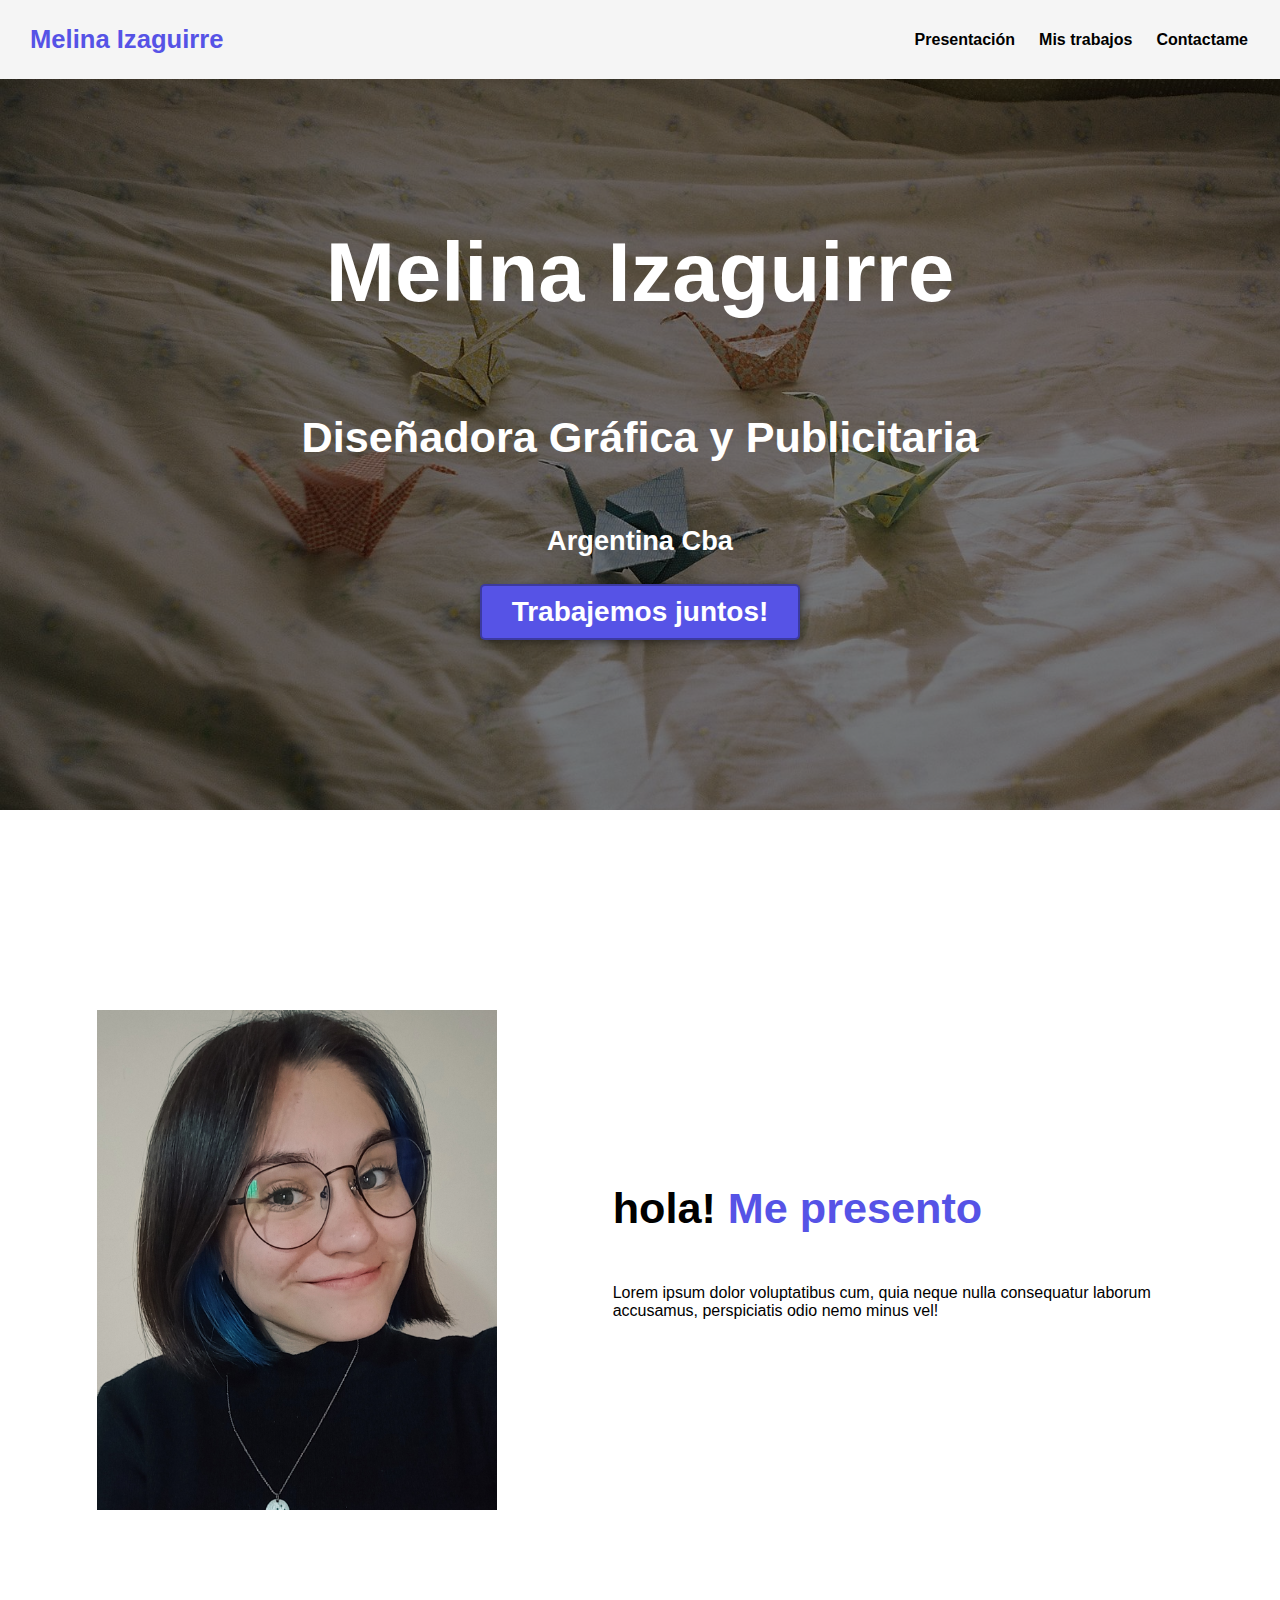
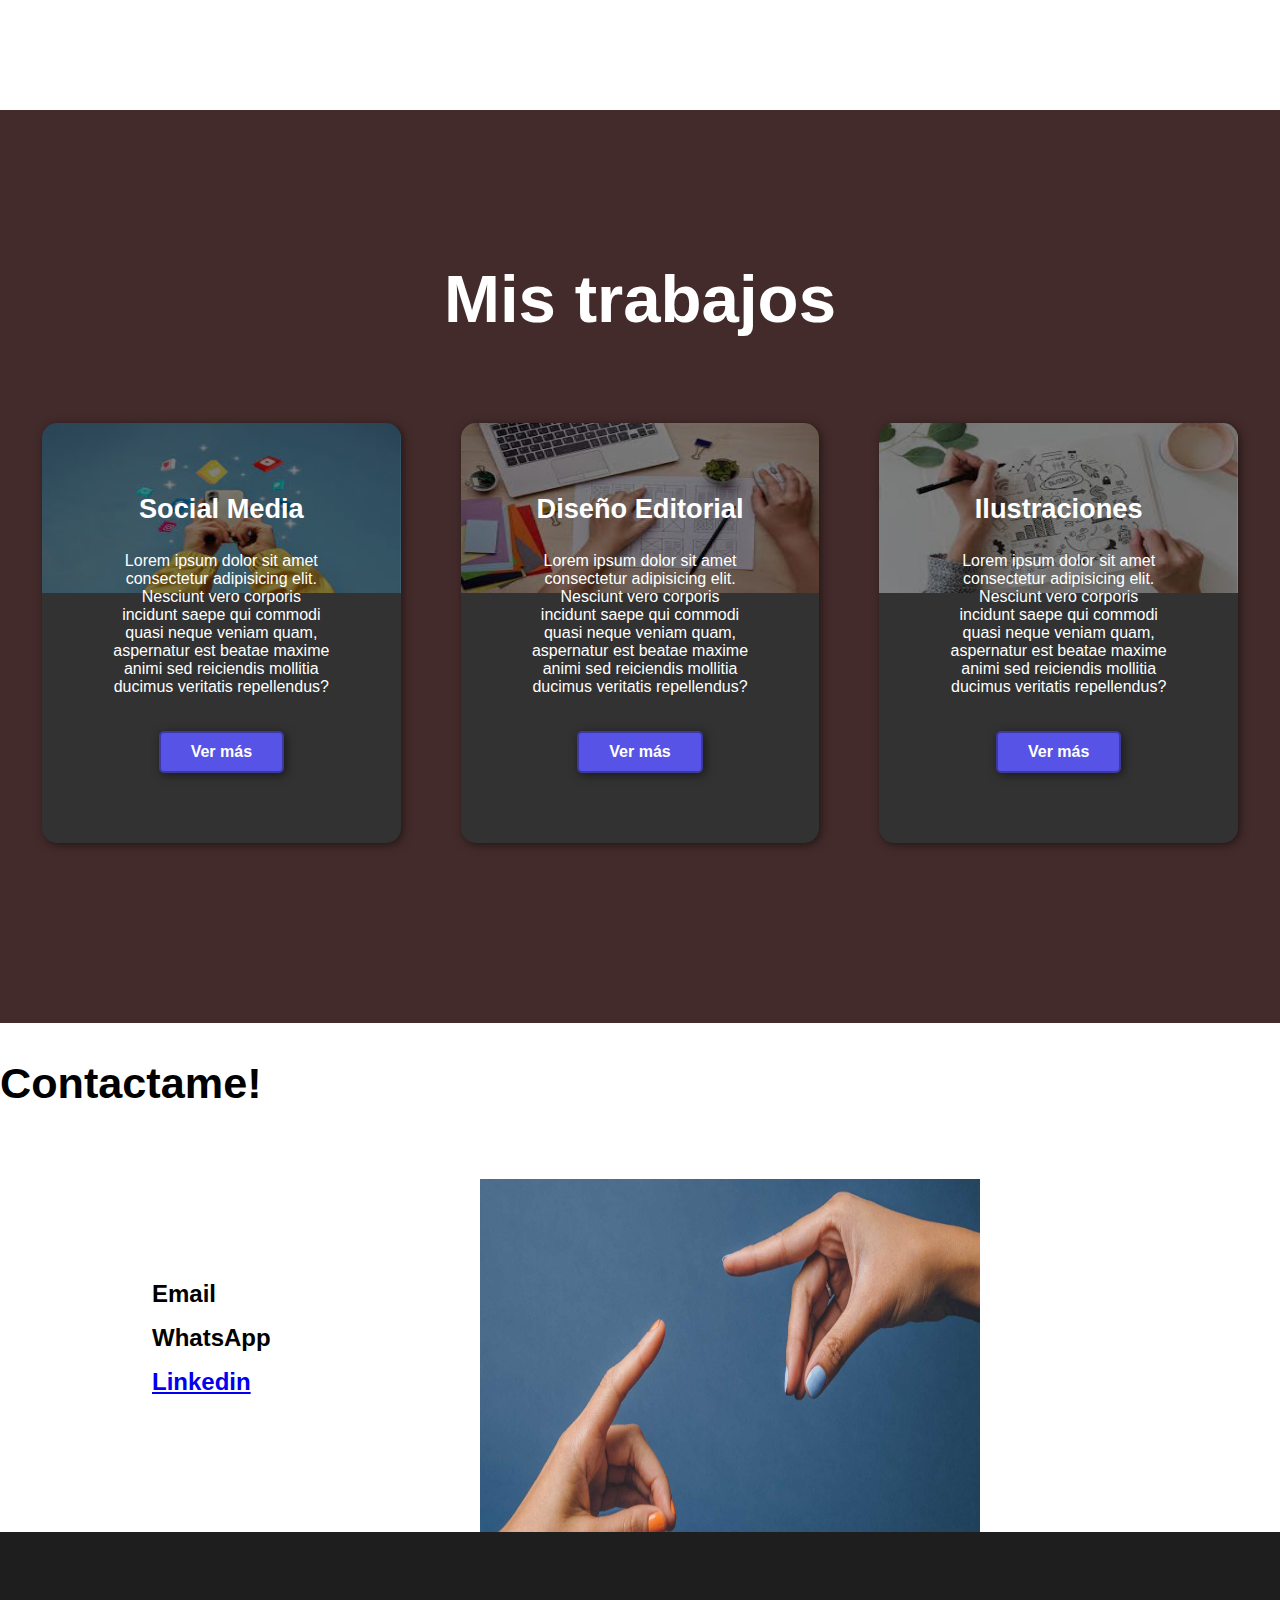
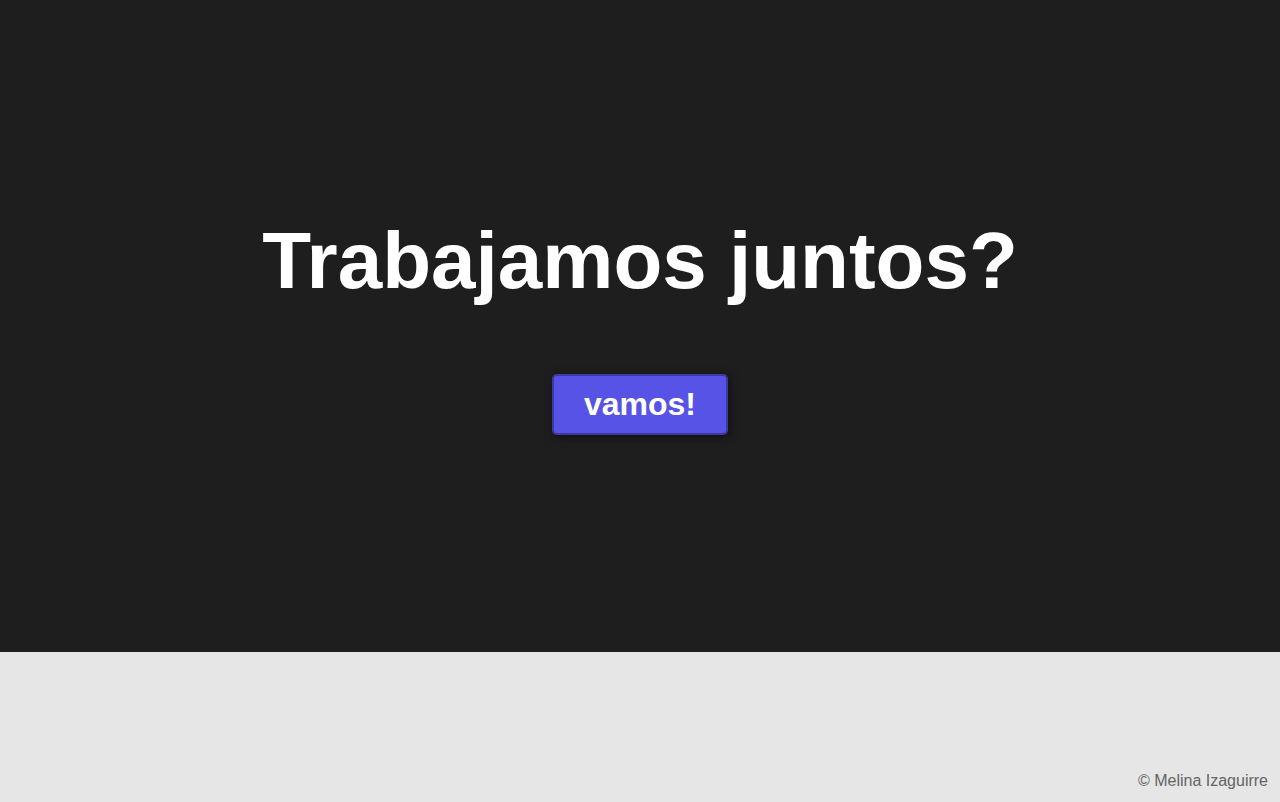
==== index.html @ 9096f994 "Add files via upload" ====
<!DOCTYPE html>
<html lang="en">
<head>
    <meta charset="UTF-8">
    <meta http-equiv="X-UA-Compatible" content="IE=edge">
    <meta name="viewport" content="width=device-width, initial-scale=1.0">
    <title>Melina Izaguirre - Portfolio</title>
    <link rel="stylesheet" href="index.css">
</head>

<body>
    <header>
        <div class="container">
            <p class="logo">Melina Izaguirre</p>
            <nav>
                <a href="#Presentacion">Presentación</a>
                <a href="#Mis-trabajos">Mis trabajos</a>
                <a href="#contacto">Contactame</a>
            </nav>
        </div>
    </header>

    <section id="hero">
        <h1>Melina Izaguirre</h1> 
        <h2>Diseñadora Gráfica y Publicitaria</h2>
        <h3>Argentina Cba</h3>
        <button>Trabajemos juntos!</button>
    </section>

    <section id="Presentacion">
        <div class="container">
            <div class="img-container"></div>
            <div class="texto">

                <h2>hola! <span class="color-acento">Me presento</span></h2>
                <p>Lorem ipsum dolor voluptatibus cum, quia neque nulla consequatur laborum accusamus, perspiciatis odio nemo minus vel!</p>
            </div>
        </div>
    </section>

    <section id="Mis-trabajos">
        <div class="container">
            <h2>Mis trabajos</h2>
            <div class="cuadros">
                <div class="carta">
                    <h3>Social Media</h3>
                    <p>Lorem ipsum dolor sit amet consectetur adipisicing elit. Nesciunt vero corporis incidunt saepe qui commodi quasi neque veniam quam, aspernatur est beatae maxime animi sed reiciendis mollitia ducimus veritatis repellendus?</p>
                    <button>Ver más</button>
                </div>
                <div class="carta">
                    <h3>Diseño Editorial</h3>
                    <p>Lorem ipsum dolor sit amet consectetur adipisicing elit. Nesciunt vero corporis incidunt saepe qui commodi quasi neque veniam quam, aspernatur est beatae maxime animi sed reiciendis mollitia ducimus veritatis repellendus?</p>
                    <button>Ver más</button>
                </div>
                <div class="carta">
                    <h3>Ilustraciones</h3>
                    <p>Lorem ipsum dolor sit amet consectetur adipisicing elit. Nesciunt vero corporis incidunt saepe qui commodi quasi neque veniam quam, aspernatur est beatae maxime animi sed reiciendis mollitia ducimus veritatis repellendus?</p>
                    <button>Ver más</button>
                </div>  
            </div>
        </div>
    </section>

    <section id="contacto">
        <h2>Contactame!</h2>
        <div class="container">
            <ul>
                <li>Email</li>
                <li>WhatsApp</li>
                <li> <a href="https://www.linkedin.com/in/melina-izaguirre-a2050324a/" target="_blank"> Linkedin</a></li>
            </ul>
        </div>
    </section>

    <section id="final">
        <h2>Trabajamos juntos?</h2>
        <button>vamos!</button>
    </section>
    
    <footer>
        <div class="container">
            <p>&copy; Melina Izaguirre </p>
        </div>
    </footer>
</body>
</html>
---- index.css ----
*{
    box-sizing: border-box;
}

html{
    scroll-behavior: smooth;
}

body{
    font-family: 'Roboto', sans-serif;
    margin: 0;
}

h1{ font-size: 3.2em;}
h2{ font-size: 2.7em;}
h3{ font-size: 1.7em;}
p{ font-size: 1em;}
ul{ list-style: none;}
li{ font-size: 1.5em;}

button{
    font-size: 1em;
    font-weight: bold;
    padding: 10px 30px;
    border-radius: 5px;
    border: 2px solid rgba(0,0,0,0.3);
    box-shadow: 2px 2px 10px rgba(0,0,0,0.5);
    color: white;
    background-color: rgb(86, 83, 230);
}

button:hover{
    background-color: rgb(86, 83, 230);
}

.container{
    max-width: 1400px;
    margin: auto;
}

.color-acento{ color:rgb(86, 83, 230); }

header{
    background-color: rgb(245,245,245);
    
}

header .logo{
    margin: 0;
    padding: 25px 30px;
    font-weight: bold;
    color:rgb(86, 83, 230);
    font-size: 1.6em;
}

header .container{
    display: flex;
    flex-direction: column;
    align-items: center;
}

header nav{
    display: flex;
    flex-direction: column;
    text-align: center;
    padding-bottom: 25px;
}

header a{
    padding: 5px 12px;
    text-decoration: none;
    font-weight: bold;
    color: black;
}

header a:hover{
    color: rgb(86, 83, 230);
}

#hero{
    display: flex;
    align-items: center;
    justify-content: center;
    text-align: center;
    
    flex-direction: column;
    height: 90vh;
    color: white;
    background-image: 
    linear-gradient(
        0deg,
        rgba(0,0,0,0.5),
        rgba(0,0,0,0.5)
    )
    ,url("Imagenes/fondo\ 1.jpg");
    background-repeat: no-repeat;
    background-size: cover;
    background-position: center center;
}

#hero h1{
    color: white;
    text-decoration: none;
}

#hero button{
    font-size: 1.75em;
}

#Presentacion .container{
    text-align: center;
    padding: 200px 12px;
}

#Mis-trabajos{
    background-color: rgb(68, 43, 43);
    color: white;
    text-align: center;
}

#Mis-trabajos .container{
    padding: 150px 12px;
}

#Mis-trabajos h2{
    margin-top: 0;
    font-size: 3.2em;
}

#Mis-trabajos p{
    display: none;
}

#Mis-trabajos .carta{
    background-position: center center;
    background-size: cover;
    padding: 50px 0px;
    margin: 30px;
    border-radius: 15px;
}

.carta:first-child{
    background-image: linear-gradient(
        0deg,
        rgba(0,0,0,0.5),
        rgba(0,0,0,0.5)
    )
    ,url("Imagenes/socialmedia.jfif");

}

.carta:nth-child(2){
    background-image: linear-gradient(
        0deg,
        rgba(0,0,0,0.5),
        rgba(0,0,0,0.5)
    )
    ,url("Imagenes/editorial.jfif");
}

.carta:nth-child(3){
    background-image: linear-gradient(
        0deg,
        rgba(0,0,0,0.5),
        rgba(0,0,0,0.5)
    )
    ,url("Imagenes/ilustra.jfif");

}

#contacto .container{
    text-align: center;
    padding: 120px 12px;
}

#contacto li{
    margin: 16px 0px;
    font-weight: bold;
}

#final{
    display: flex;
    flex-direction: column;
    justify-content: center;
    align-items: center;
    text-align: center;
    background-color: rgb(30,30,30);
    color: white;
    height: 80vh;
}

#final h2{
    font-size: 9vw;
}

#final button{
    font-size: 5vw;
}

footer{
    background-color: rgb(230,230,230);
}

footer p{
    margin: 0;
    padding: 12px;
    color: rgb(100,100,100);
}

footer .container{
    height: 150px;
    display: flex;
    justify-content: center;
    align-items: flex-end;
}

@media (min-width: 700px){
    header{
        position: fixed;
        width: 100%;
    }

    header .container{
        flex-direction: row;
        justify-content: space-between;
    }

    header nav{
        flex-direction: row;
        padding-bottom: 0;
        padding-right: 20px;
    }

    #hero h1{
        font-size: 5.2em;
    }

    #Presentacion .container{
        display: flex;
        justify-content: space-evenly;
    }

    #Presentacion .texto{
        width: 50%;
        max-width: 600px;
        text-align: initial;
        padding-left: 30px;
        display: flex;
        flex-direction: column;
        justify-content: center;
    }

    #Presentacion h2{
        margin-top: 0px;
    }

    #Presentacion .img-container{
        background-image: url("Imagenes/foto\ de\ perfil.jpg");
        background-size: cover;
        background-position: center center;
        height: 500px;
        width: 400px; 
    }

    #Mis-trabajos .cuadros{
        display: flex;
        justify-content: center;
    }

    #Mis-trabajos p{
        display: block;
        margin-bottom: 35px;
    }

    #Mis-trabajos h2{
        font-size: 4.2em;
    }

    #Mis-trabajos h3{
        margin-top:0;
    }

    #Mis-trabajos .carta{
        flex-wrap: nowrap;
        padding: 70px;
        background-size: 100% 170px;
        background-repeat: no-repeat;
        background-position-y: 0;
        background-color: rgba(50, 50, 50, 1);
        box-shadow: 2px 2px 10px rgba(0,0,0,0.5);
    }

    .carta:first-child{
        min-width: 200;
        background-image: linear-gradient(
            0deg,
            rgba(0,0,0,0.5),
            rgba(0,0,0,0.5)
        )
        ,url("Imagenes/socialmedia.jfif");

    }

    .carta:nth-child(2){
        min-width: 200;
        background-image: linear-gradient(
            0deg,
            rgba(0,0,0,0.5),
            rgba(0,0,0,0.5)
        )
        ,url("Imagenes/editorial.jfif");
    }

    .carta:nth-child(3){
        min-width: 200;
        background-image: linear-gradient(
            0deg,
            rgba(0,0,0,0.5),
            rgba(0,0,0,0.5)
        )
        ,url("Imagenes/ilustra.jfif");

    }

    #contacto{
        background-image: url("Imagenes/contacto.jpg");
        background-repeat: no-repeat;
        background-size: 500px 400px;
        background-position: calc(100vw - 500px) 120px;
    }

    #contacto .container{
        text-align: initial;
    }

    #contacto ul{
        margin-left: 100px;
    }

    #final h2{
        font-size: 5em;
    }

    #final button{
        font-size: 2em;
    }

    footer .container{
        justify-content: flex-end;
    }
}

@media (min-width: 1200px) {
    #contacto{
        background-position-x: calc(100vw - 800px);
    }
}
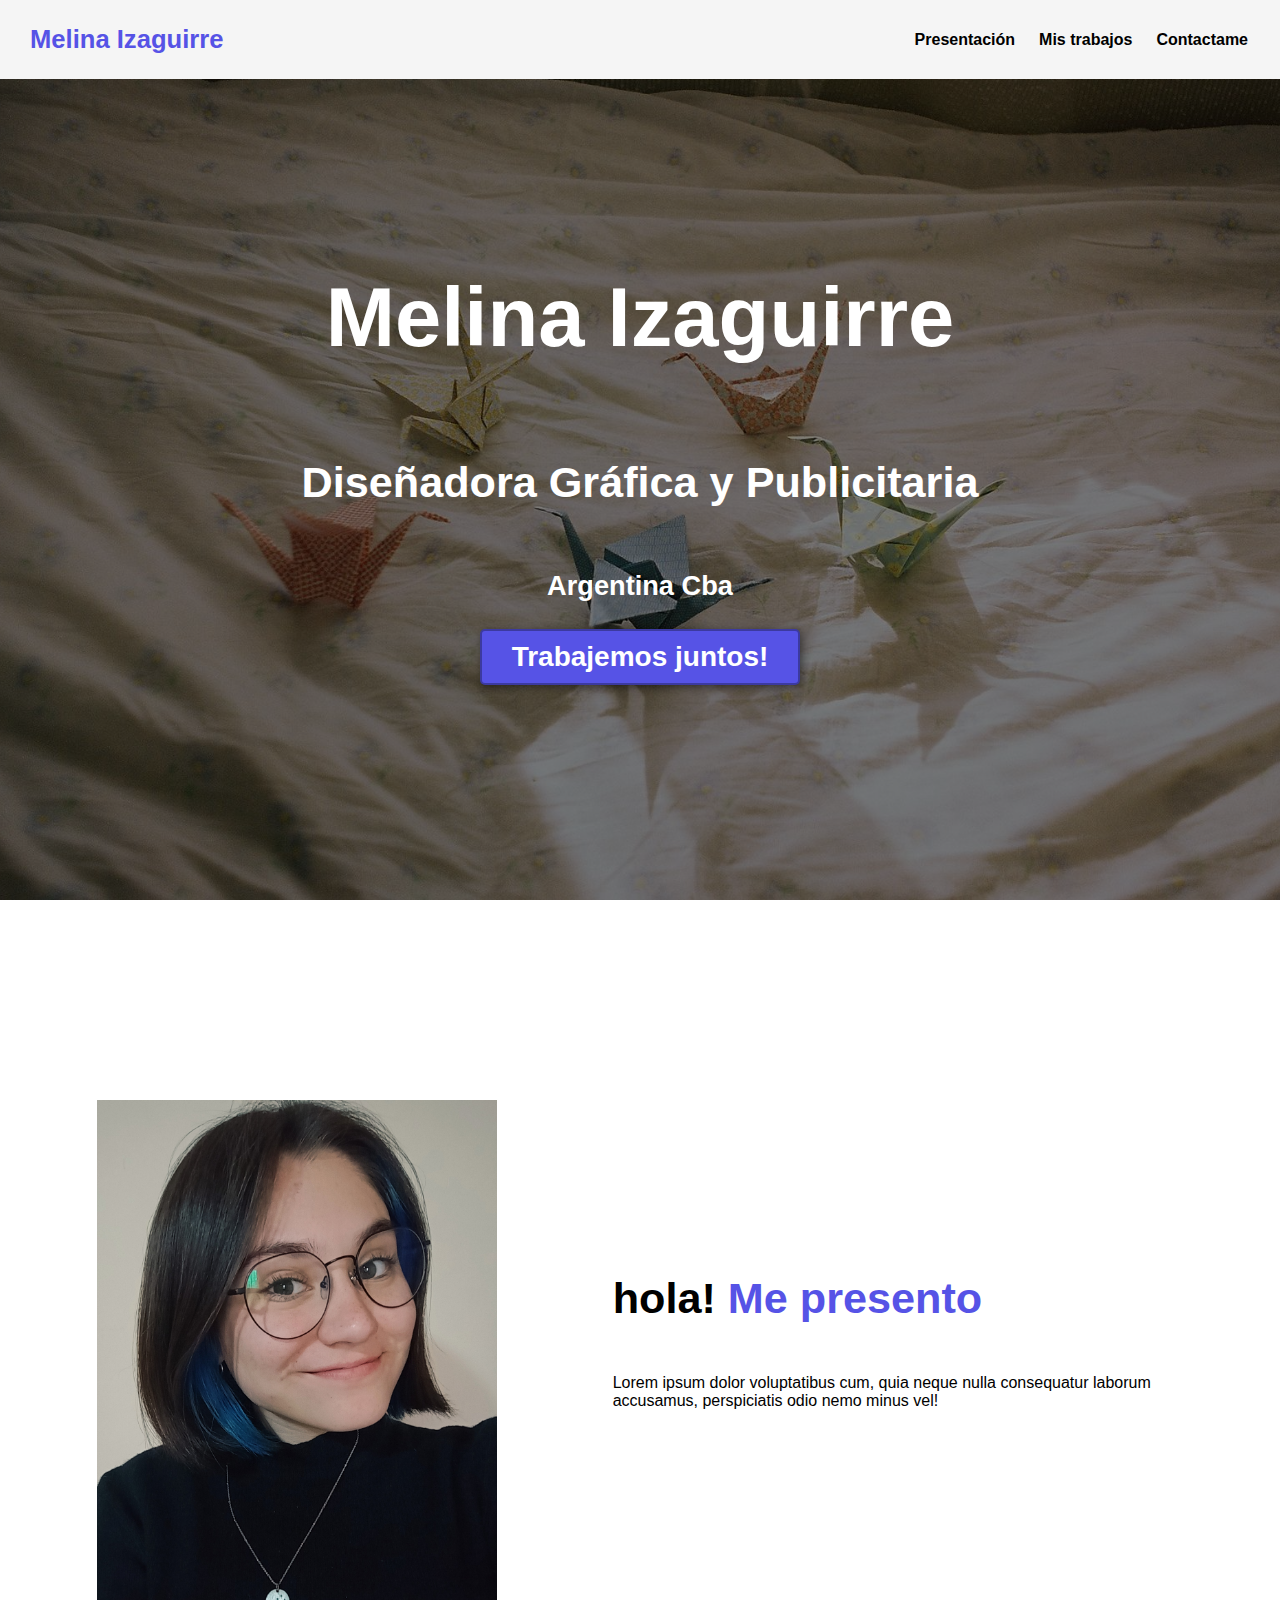
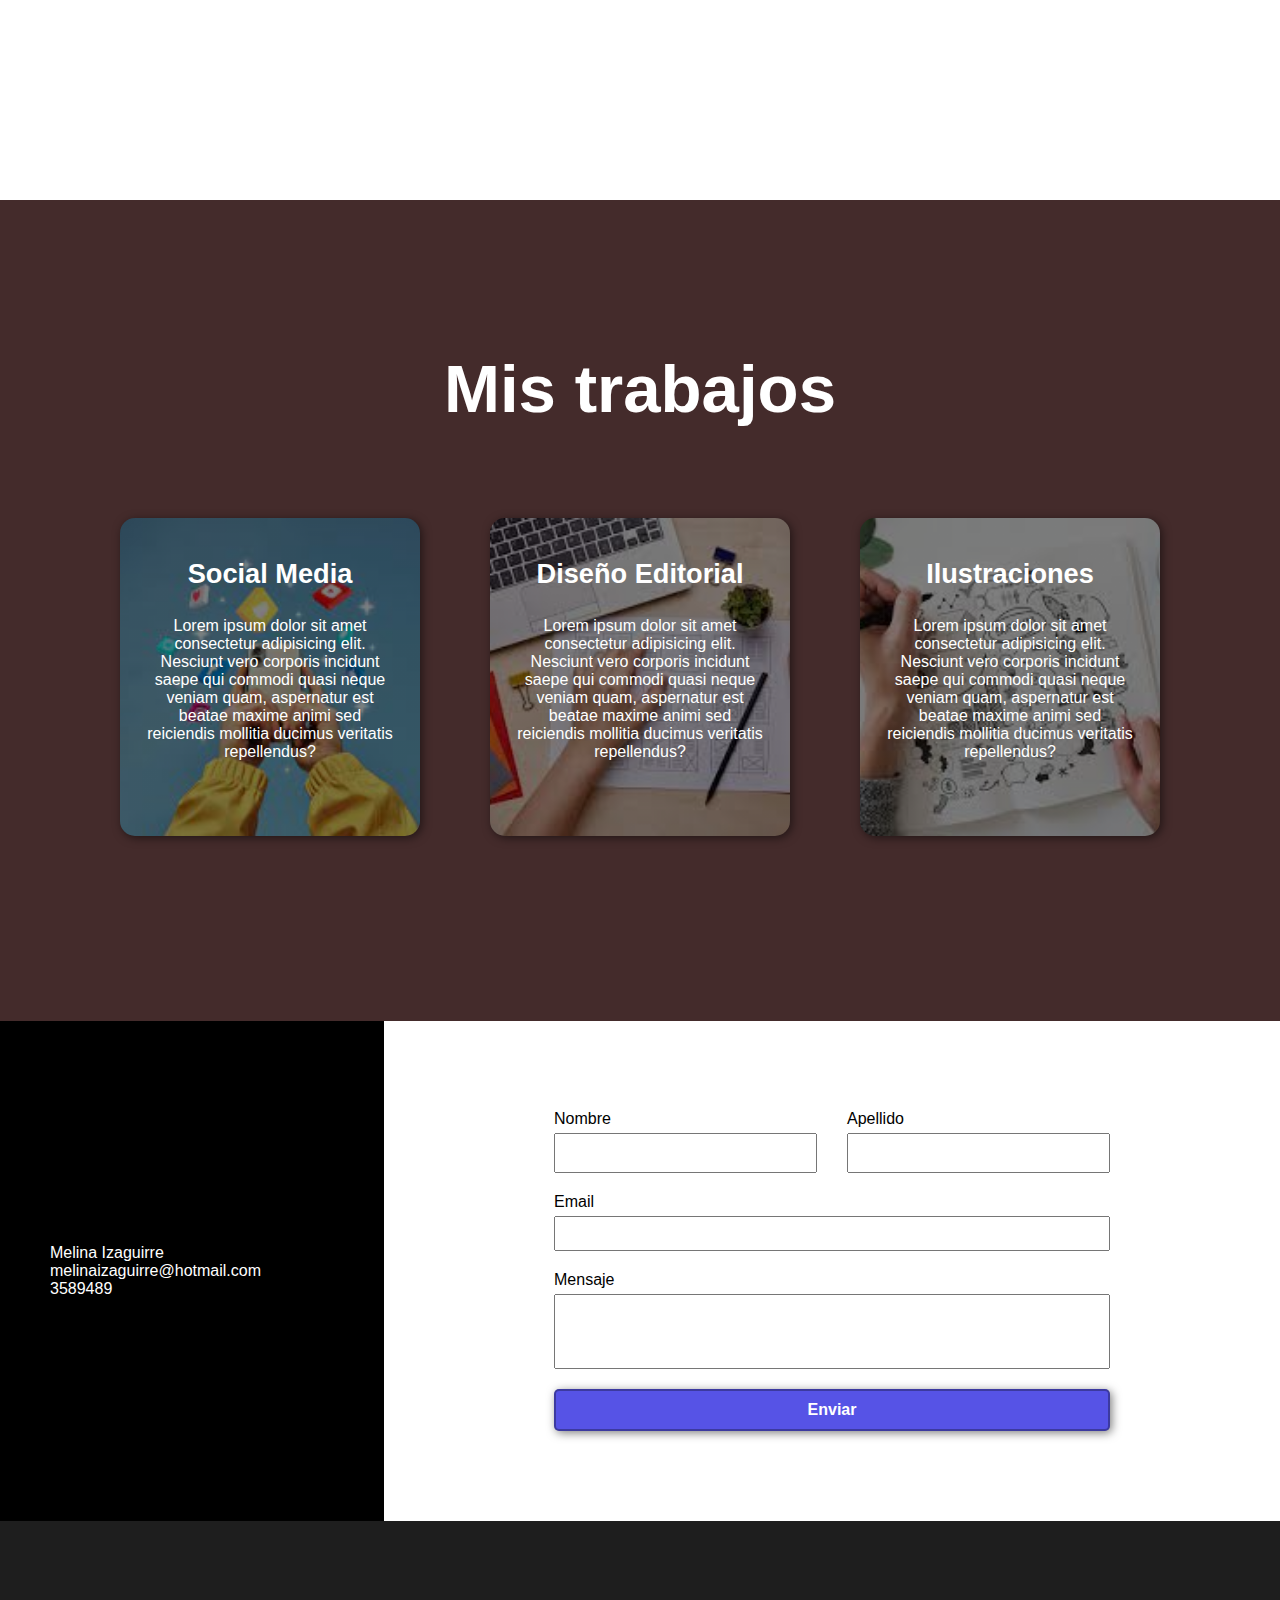
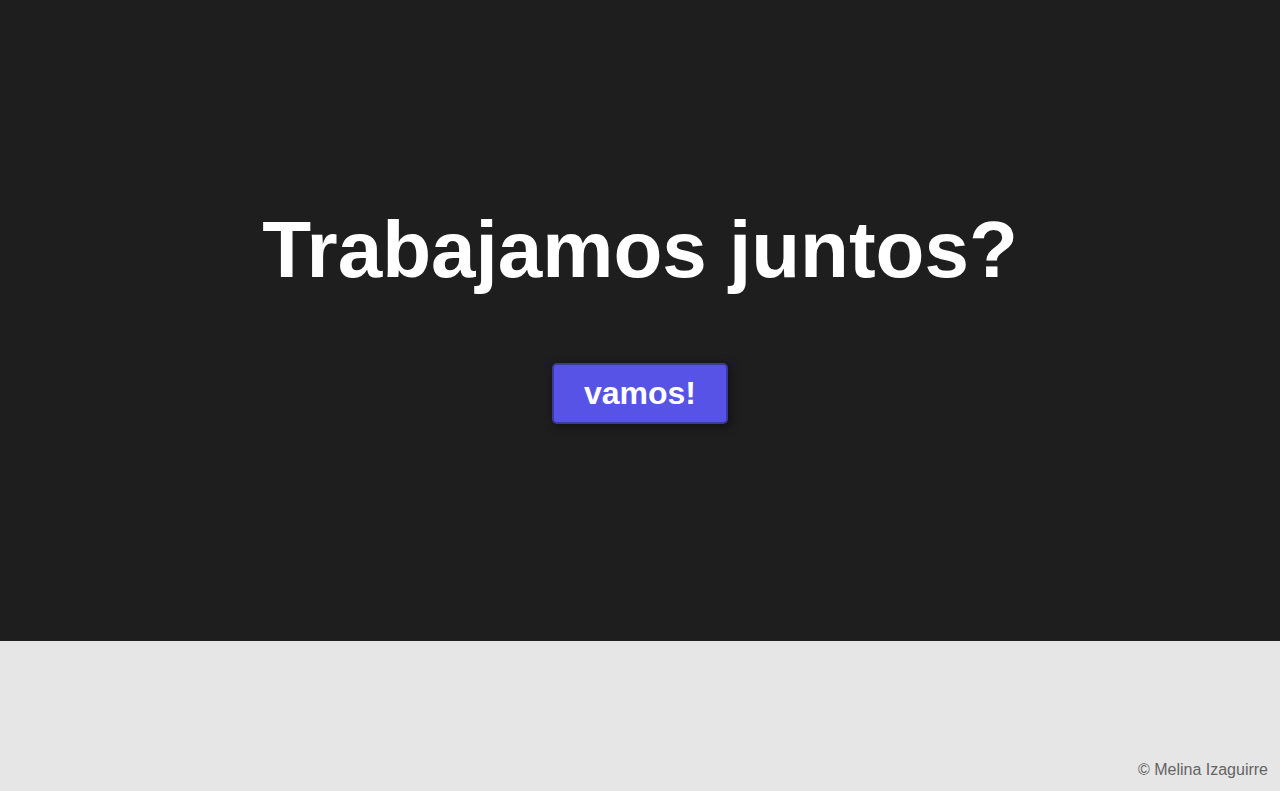
==== commit 57cdf638: "cambios visuales" ====
--- a/index.html
+++ b/index.html
@@ -1,5 +1,6 @@
 <!DOCTYPE html>
 <html lang="en">
+
 <head>
     <meta charset="UTF-8">
     <meta http-equiv="X-UA-Compatible" content="IE=edge">
@@ -21,7 +22,7 @@
     </header>
 
     <section id="hero">
-        <h1>Melina Izaguirre</h1> 
+        <h1>Melina Izaguirre</h1>
         <h2>Diseñadora Gráfica y Publicitaria</h2>
         <h3>Argentina Cba</h3>
         <button>Trabajemos juntos!</button>
@@ -33,7 +34,8 @@
             <div class="texto">
 
                 <h2>hola! <span class="color-acento">Me presento</span></h2>
-                <p>Lorem ipsum dolor voluptatibus cum, quia neque nulla consequatur laborum accusamus, perspiciatis odio nemo minus vel!</p>
+                <p>Lorem ipsum dolor voluptatibus cum, quia neque nulla consequatur laborum accusamus, perspiciatis odio
+                    nemo minus vel!</p>
             </div>
         </div>
     </section>
@@ -44,31 +46,56 @@
             <div class="cuadros">
                 <div class="carta">
                     <h3>Social Media</h3>
-                    <p>Lorem ipsum dolor sit amet consectetur adipisicing elit. Nesciunt vero corporis incidunt saepe qui commodi quasi neque veniam quam, aspernatur est beatae maxime animi sed reiciendis mollitia ducimus veritatis repellendus?</p>
-                    <button>Ver más</button>
+                    <p>Lorem ipsum dolor sit amet consectetur adipisicing elit. Nesciunt vero corporis incidunt saepe
+                        qui commodi quasi neque veniam quam, aspernatur est beatae maxime animi sed reiciendis mollitia
+                        ducimus veritatis repellendus?</p>
                 </div>
                 <div class="carta">
                     <h3>Diseño Editorial</h3>
-                    <p>Lorem ipsum dolor sit amet consectetur adipisicing elit. Nesciunt vero corporis incidunt saepe qui commodi quasi neque veniam quam, aspernatur est beatae maxime animi sed reiciendis mollitia ducimus veritatis repellendus?</p>
-                    <button>Ver más</button>
+                    <p>Lorem ipsum dolor sit amet consectetur adipisicing elit. Nesciunt vero corporis incidunt saepe
+                        qui commodi quasi neque veniam quam, aspernatur est beatae maxime animi sed reiciendis mollitia
+                        ducimus veritatis repellendus?</p>
                 </div>
                 <div class="carta">
                     <h3>Ilustraciones</h3>
-                    <p>Lorem ipsum dolor sit amet consectetur adipisicing elit. Nesciunt vero corporis incidunt saepe qui commodi quasi neque veniam quam, aspernatur est beatae maxime animi sed reiciendis mollitia ducimus veritatis repellendus?</p>
-                    <button>Ver más</button>
-                </div>  
+                    <p>Lorem ipsum dolor sit amet consectetur adipisicing elit. Nesciunt vero corporis incidunt saepe
+                        qui commodi quasi neque veniam quam, aspernatur est beatae maxime animi sed reiciendis mollitia
+                        ducimus veritatis repellendus?</p>
+                </div>
             </div>
         </div>
     </section>
 
     <section id="contacto">
-        <h2>Contactame!</h2>
-        <div class="container">
-            <ul>
-                <li>Email</li>
-                <li>WhatsApp</li>
-                <li> <a href="https://www.linkedin.com/in/melina-izaguirre-a2050324a/" target="_blank"> Linkedin</a></li>
-            </ul>
+        <div class="container-contacto">
+            <div class="info">
+               <span>Melina Izaguirre</span> 
+               <span>melinaizaguirre@hotmail.com</span>
+               <span>3589489</span>
+            </div>
+            <form class="form">
+                <div class="datos">
+                    <div class="credencial">
+                        <label for="">Nombre</label>
+                        <input class="input-datos" type="text">
+                    </div>
+                    <div class="credencial">
+                        <label for="">Apellido</label>
+                        <input class="input-datos" type="text">
+                    </div>
+                </div>
+                <div class="input">
+                    <label for="">Email</label>
+                    <input class="input-datos" type="email">
+                </div>
+                <div class="input">
+                    <label for="">Mensaje</label>
+                    <textarea class="textarea"></textarea>
+                </div>
+                <div class="boton-form">
+                   <button type="submit">Enviar</button>
+                </div>
+            </form>
         </div>
     </section>
 
@@ -76,11 +103,12 @@
         <h2>Trabajamos juntos?</h2>
         <button>vamos!</button>
     </section>
-    
+
     <footer>
         <div class="container">
             <p>&copy; Melina Izaguirre </p>
         </div>
     </footer>
 </body>
+
 </html>--- a/index.css
+++ b/index.css
@@ -1,246 +1,255 @@
-*{
+* {
     box-sizing: border-box;
 }
 
-html{
+html {
     scroll-behavior: smooth;
 }
 
-body{
+body {
     font-family: 'Roboto', sans-serif;
     margin: 0;
 }
 
-h1{ font-size: 3.2em;}
-h2{ font-size: 2.7em;}
-h3{ font-size: 1.7em;}
-p{ font-size: 1em;}
-ul{ list-style: none;}
-li{ font-size: 1.5em;}
-
-button{
+h1 {
+    font-size: 3.2em;
+}
+
+h2 {
+    font-size: 2.7em;
+}
+
+h3 {
+    font-size: 1.7em;
+}
+
+p {
+    font-size: 1em;
+}
+
+ul {
+    list-style: none;
+}
+
+li {
+    font-size: 1.5em;
+}
+
+button {
     font-size: 1em;
     font-weight: bold;
     padding: 10px 30px;
     border-radius: 5px;
-    border: 2px solid rgba(0,0,0,0.3);
-    box-shadow: 2px 2px 10px rgba(0,0,0,0.5);
+    border: 2px solid rgba(0, 0, 0, 0.3);
+    box-shadow: 2px 2px 10px rgba(0, 0, 0, 0.5);
     color: white;
     background-color: rgb(86, 83, 230);
 }
 
-button:hover{
+button:hover {
     background-color: rgb(86, 83, 230);
 }
 
-.container{
+.container {
     max-width: 1400px;
     margin: auto;
 }
 
-.color-acento{ color:rgb(86, 83, 230); }
-
-header{
-    background-color: rgb(245,245,245);
-    
-}
-
-header .logo{
+.color-acento {
+    color: rgb(86, 83, 230);
+}
+
+header {
+    background-color: rgb(245, 245, 245);
+    z-index: 10;
+}
+
+header .logo {
     margin: 0;
     padding: 25px 30px;
     font-weight: bold;
-    color:rgb(86, 83, 230);
+    color: rgb(86, 83, 230);
     font-size: 1.6em;
 }
 
-header .container{
+header .container {
     display: flex;
     flex-direction: column;
     align-items: center;
 }
 
-header nav{
+header nav {
     display: flex;
     flex-direction: column;
     text-align: center;
     padding-bottom: 25px;
 }
 
-header a{
+header a {
     padding: 5px 12px;
     text-decoration: none;
     font-weight: bold;
     color: black;
 }
 
-header a:hover{
+header a:hover {
     color: rgb(86, 83, 230);
 }
 
-#hero{
+#hero {
     display: flex;
     align-items: center;
     justify-content: center;
     text-align: center;
-    
+
     flex-direction: column;
-    height: 90vh;
+    height: 100vh;
     color: white;
-    background-image: 
-    linear-gradient(
-        0deg,
-        rgba(0,0,0,0.5),
-        rgba(0,0,0,0.5)
-    )
-    ,url("Imagenes/fondo\ 1.jpg");
+    background-image:
+        linear-gradient(0deg,
+            rgba(0, 0, 0, 0.5),
+            rgba(0, 0, 0, 0.5)), url("Imagenes/fondo\ 1.jpg");
     background-repeat: no-repeat;
     background-size: cover;
     background-position: center center;
 }
 
-#hero h1{
+#hero h1 {
     color: white;
     text-decoration: none;
 }
 
-#hero button{
+#hero button {
     font-size: 1.75em;
 }
 
-#Presentacion .container{
+#Presentacion .container {
     text-align: center;
     padding: 200px 12px;
 }
 
-#Mis-trabajos{
+#Mis-trabajos {
     background-color: rgb(68, 43, 43);
     color: white;
     text-align: center;
 }
 
-#Mis-trabajos .container{
+#Mis-trabajos .container {
     padding: 150px 12px;
 }
 
-#Mis-trabajos h2{
+#Mis-trabajos h2 {
     margin-top: 0;
     font-size: 3.2em;
 }
 
-#Mis-trabajos p{
+#Mis-trabajos p {
     display: none;
 }
 
-#Mis-trabajos .carta{
+#Mis-trabajos .carta {
     background-position: center center;
     background-size: cover;
-    padding: 50px 0px;
-    margin: 30px;
+    padding: 40px 25px;
+    margin: 35px;
     border-radius: 15px;
 }
 
-.carta:first-child{
-    background-image: linear-gradient(
-        0deg,
-        rgba(0,0,0,0.5),
-        rgba(0,0,0,0.5)
-    )
-    ,url("Imagenes/socialmedia.jfif");
-
-}
-
-.carta:nth-child(2){
-    background-image: linear-gradient(
-        0deg,
-        rgba(0,0,0,0.5),
-        rgba(0,0,0,0.5)
-    )
-    ,url("Imagenes/editorial.jfif");
-}
-
-.carta:nth-child(3){
-    background-image: linear-gradient(
-        0deg,
-        rgba(0,0,0,0.5),
-        rgba(0,0,0,0.5)
-    )
-    ,url("Imagenes/ilustra.jfif");
-
-}
-
-#contacto .container{
+.carta:first-child {
+    background-image: linear-gradient(0deg,
+            rgba(0, 0, 0, 0.5),
+            rgba(0, 0, 0, 0.5)), url("Imagenes/socialmedia.jfif");
+
+}
+
+.carta:nth-child(2) {
+    background-image: linear-gradient(0deg,
+            rgba(0, 0, 0, 0.5),
+            rgba(0, 0, 0, 0.5)), url("Imagenes/editorial.jfif");
+}
+
+.carta:nth-child(3) {
+    background-image: linear-gradient(0deg,
+            rgba(0, 0, 0, 0.5),
+            rgba(0, 0, 0, 0.5)), url("Imagenes/ilustra.jfif");
+
+}
+
+#contacto .container {
     text-align: center;
     padding: 120px 12px;
 }
 
-#contacto li{
+#contacto li {
     margin: 16px 0px;
     font-weight: bold;
 }
 
-#final{
+
+
+#final {
     display: flex;
     flex-direction: column;
     justify-content: center;
     align-items: center;
     text-align: center;
-    background-color: rgb(30,30,30);
+    background-color: rgb(30, 30, 30);
     color: white;
     height: 80vh;
 }
 
-#final h2{
+#final h2 {
     font-size: 9vw;
 }
 
-#final button{
+#final button {
     font-size: 5vw;
 }
 
-footer{
-    background-color: rgb(230,230,230);
-}
-
-footer p{
+footer {
+    background-color: rgb(230, 230, 230);
+}
+
+footer p {
     margin: 0;
     padding: 12px;
-    color: rgb(100,100,100);
-}
-
-footer .container{
+    color: rgb(100, 100, 100);
+}
+
+footer .container {
     height: 150px;
     display: flex;
     justify-content: center;
     align-items: flex-end;
 }
 
-@media (min-width: 700px){
-    header{
+@media (min-width: 700px) {
+    header {
         position: fixed;
         width: 100%;
     }
 
-    header .container{
+    header .container {
         flex-direction: row;
         justify-content: space-between;
     }
 
-    header nav{
+    header nav {
         flex-direction: row;
         padding-bottom: 0;
         padding-right: 20px;
     }
 
-    #hero h1{
+    #hero h1 {
         font-size: 5.2em;
     }
 
-    #Presentacion .container{
+    #Presentacion .container {
         display: flex;
         justify-content: space-evenly;
     }
 
-    #Presentacion .texto{
+    #Presentacion .texto {
         width: 50%;
         max-width: 600px;
         text-align: initial;
@@ -250,111 +259,176 @@
         justify-content: center;
     }
 
-    #Presentacion h2{
+    #Presentacion h2 {
         margin-top: 0px;
     }
 
-    #Presentacion .img-container{
+    #Presentacion .img-container {
         background-image: url("Imagenes/foto\ de\ perfil.jpg");
         background-size: cover;
         background-position: center center;
         height: 500px;
-        width: 400px; 
-    }
-
-    #Mis-trabajos .cuadros{
+        width: 400px;
+    }
+
+
+    .carta {
+        cursor: pointer;
+        transition: transform 300ms ease-in-out;
+        outline: none;
+    }
+
+    .carta:hover {
+        transform: scale(1.05);
+
+    }
+
+    .carta:focus {
+        box-shadow: inset 0 0 10px rgba(0, 0, 0, 0.5);
+        transform: scale(1.1);
+    }
+
+
+    #Mis-trabajos .cuadros {
         display: flex;
         justify-content: center;
-    }
-
-    #Mis-trabajos p{
+        flex-wrap: wrap;
+    }
+
+    #Mis-trabajos p {
         display: block;
         margin-bottom: 35px;
     }
 
-    #Mis-trabajos h2{
+    #Mis-trabajos h2 {
         font-size: 4.2em;
     }
 
-    #Mis-trabajos h3{
-        margin-top:0;
-    }
-
-    #Mis-trabajos .carta{
+    #Mis-trabajos h3 {
+        margin-top: 0;
+    }
+
+    #Mis-trabajos .carta {
         flex-wrap: nowrap;
-        padding: 70px;
-        background-size: 100% 170px;
+        max-width: 300px;
+        min-width: 300px;
         background-repeat: no-repeat;
         background-position-y: 0;
-        background-color: rgba(50, 50, 50, 1);
-        box-shadow: 2px 2px 10px rgba(0,0,0,0.5);
-    }
-
-    .carta:first-child{
+        background-color: rgb(53, 54, 59);
+        box-shadow: 2px 2px 10px rgba(0, 0, 0, 0.5);
+    }
+
+    .carta:first-child {
         min-width: 200;
-        background-image: linear-gradient(
-            0deg,
-            rgba(0,0,0,0.5),
-            rgba(0,0,0,0.5)
-        )
-        ,url("Imagenes/socialmedia.jfif");
-
-    }
-
-    .carta:nth-child(2){
+        background-image: linear-gradient(0deg,
+                rgba(0, 0, 0, 0.5),
+                rgba(0, 0, 0, 0.5)), url("Imagenes/socialmedia.jfif");
+
+    }
+
+    .carta:nth-child(2) {
         min-width: 200;
-        background-image: linear-gradient(
-            0deg,
-            rgba(0,0,0,0.5),
-            rgba(0,0,0,0.5)
-        )
-        ,url("Imagenes/editorial.jfif");
-    }
-
-    .carta:nth-child(3){
+        background-image: linear-gradient(0deg,
+                rgba(0, 0, 0, 0.5),
+                rgba(0, 0, 0, 0.5)), url("Imagenes/editorial.jfif");
+    }
+
+    .carta:nth-child(3) {
         min-width: 200;
-        background-image: linear-gradient(
-            0deg,
-            rgba(0,0,0,0.5),
-            rgba(0,0,0,0.5)
-        )
-        ,url("Imagenes/ilustra.jfif");
-
-    }
-
-    #contacto{
-        background-image: url("Imagenes/contacto.jpg");
-        background-repeat: no-repeat;
-        background-size: 500px 400px;
-        background-position: calc(100vw - 500px) 120px;
-    }
-
-    #contacto .container{
-        text-align: initial;
-    }
-
-    #contacto ul{
-        margin-left: 100px;
-    }
-
-    #final h2{
+        background-image: linear-gradient(0deg,
+                rgba(0, 0, 0, 0.5),
+                rgba(0, 0, 0, 0.5)), url("Imagenes/ilustra.jfif");
+    }
+
+
+
+    .container-contacto {
+        width: 100%;
+        height: 500px;
+        display: flex;
+        justify-content: center;
+        align-items: center;
+    }
+
+    .info {
+        width: 30%;
+        height: 100%;
+        color: #fff;
+        display: flex;
+        flex-direction: column;
+        background-color: #000;
+        justify-content: center;
+        padding: 0 50px;
+    }
+
+    .form {
+        width: 70%;
+        height: fit-content;
+        display: flex;
+        flex-direction: column;
+        gap: 20px;
+        padding: 0px 170px;
+    }
+
+    .datos {
+        width: 100%;
+        display: flex;
+        gap: 30px;
+    }
+
+    .credencial {
+        width: 50%;
+        display: flex;
+        flex-direction: column;
+        gap: 5px;
+    }
+
+    .input {
+        display: flex;
+        flex-direction: column;
+        gap: 5px;
+    }
+
+    .input input {
+        width: 100%;
+        height: 35px;
+    }
+
+    .credencial input {
+        width: 100%;
+        height: 40px;
+    }
+
+    .boton-form {
+        width: 100%;
+    }
+
+    .boton-form button {
+        width: 100%;
+    }
+
+    form textarea {
+        resize: none;
+        width: 100%;
+        height: 75px;
+    }
+
+
+    #final h2 {
         font-size: 5em;
     }
 
-    #final button{
+    #final button {
         font-size: 2em;
     }
 
-    footer .container{
+    footer .container {
         justify-content: flex-end;
     }
 }
 
-@media (min-width: 1200px) {
+/* @media (min-width: 1200px) {
     #contacto{
         background-position-x: calc(100vw - 800px);
     }
-}
-
-
-
+} */